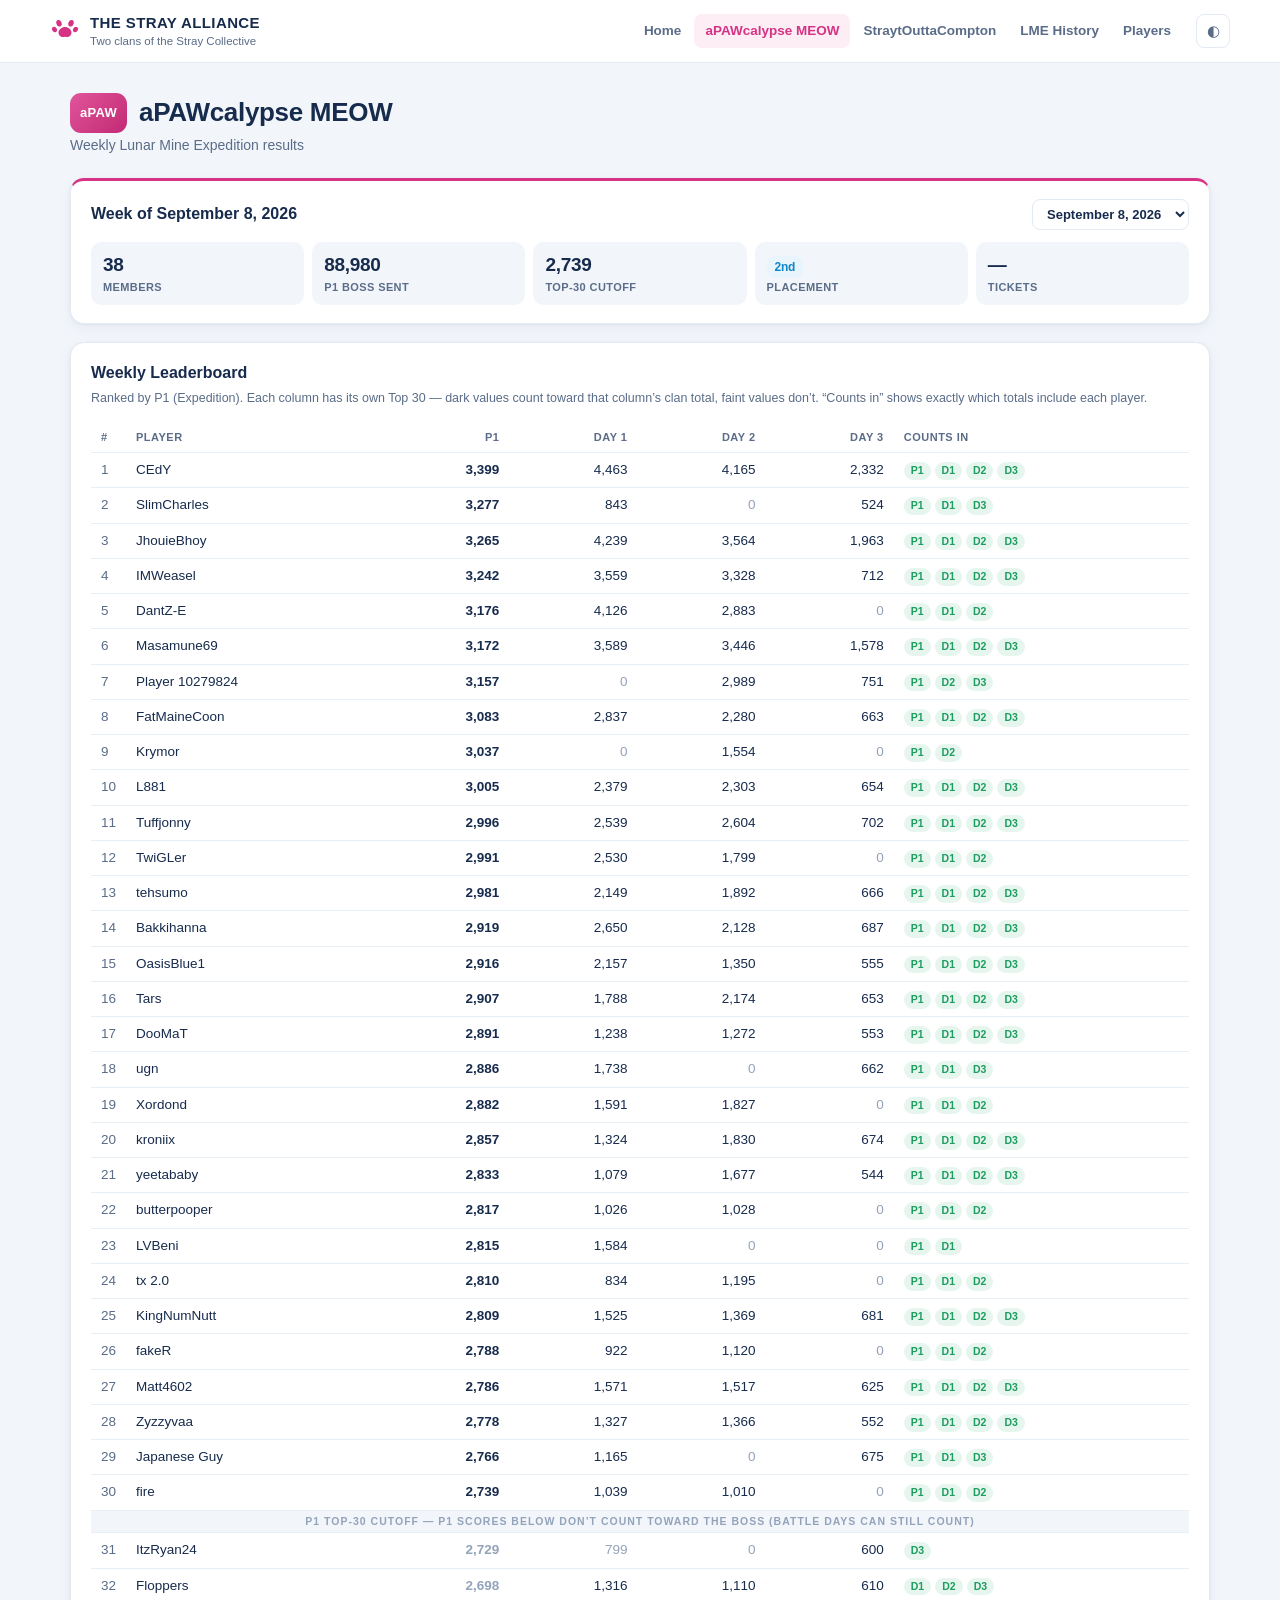
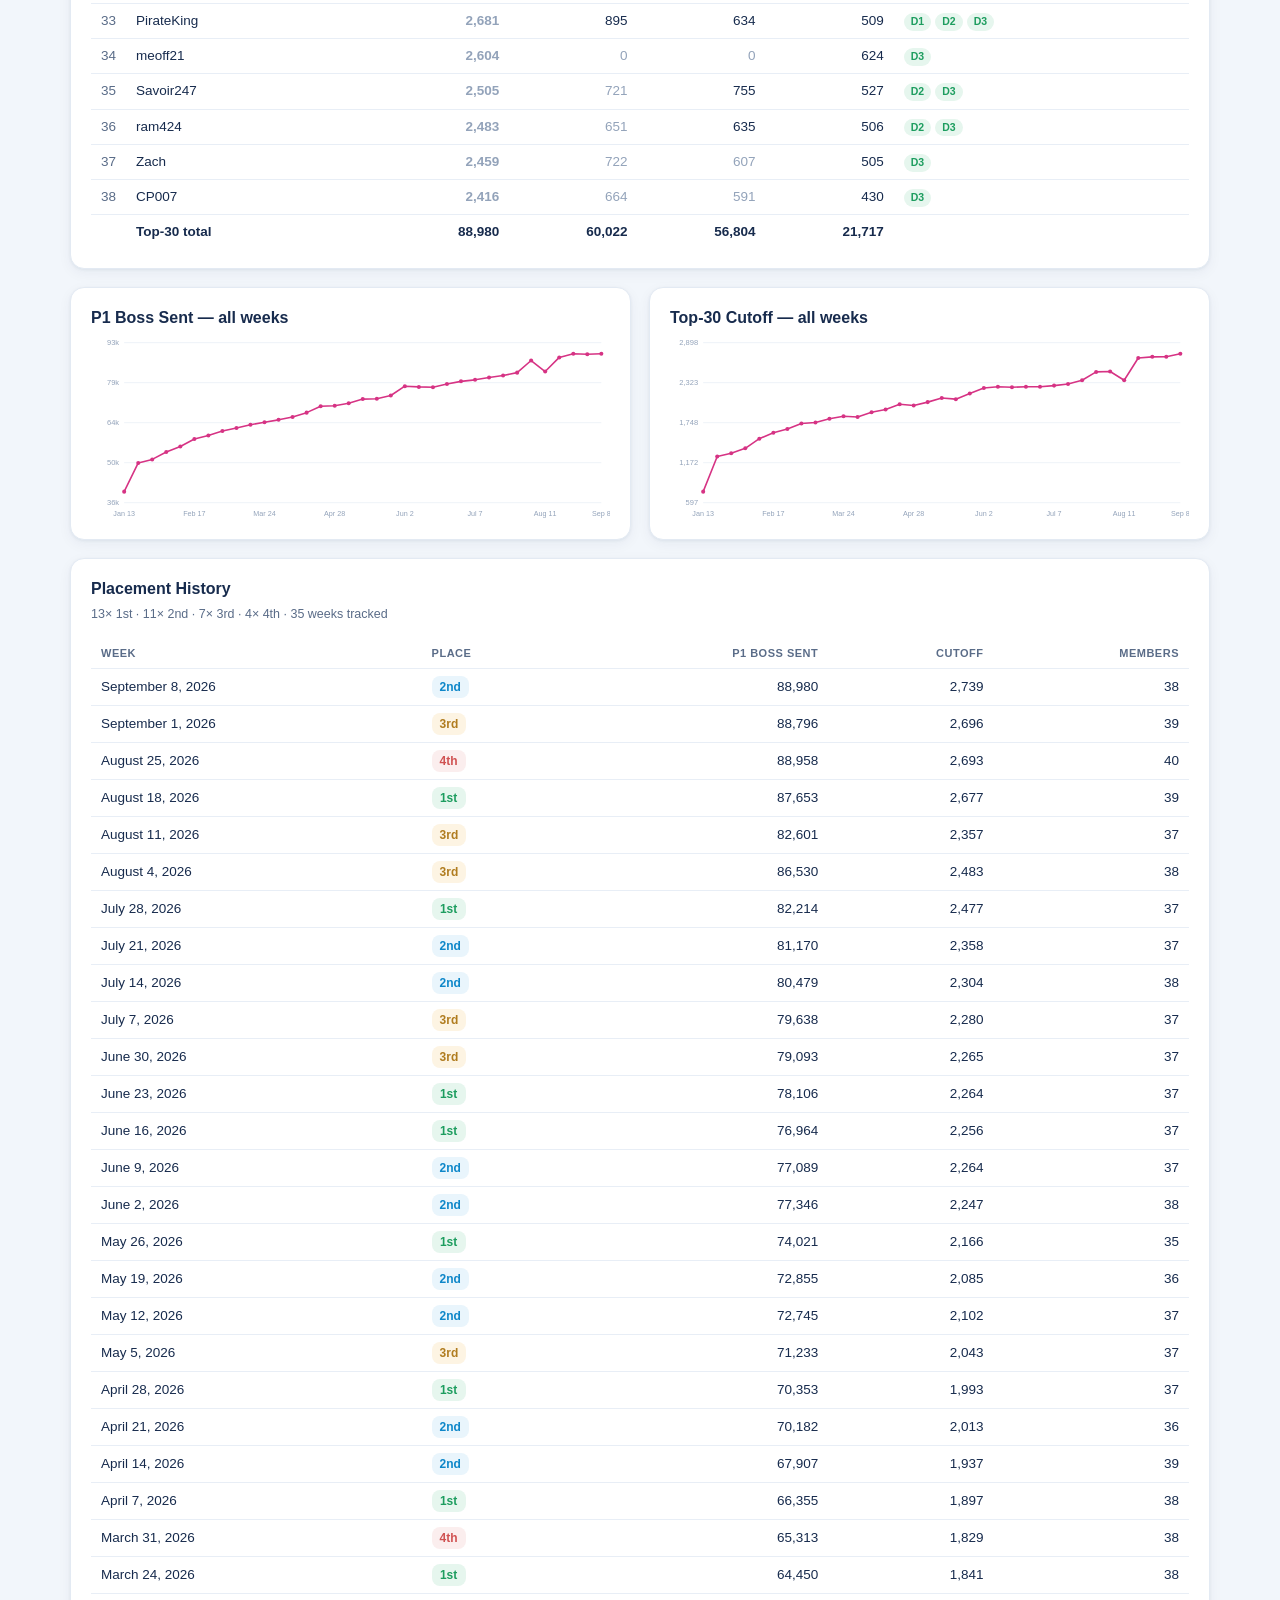
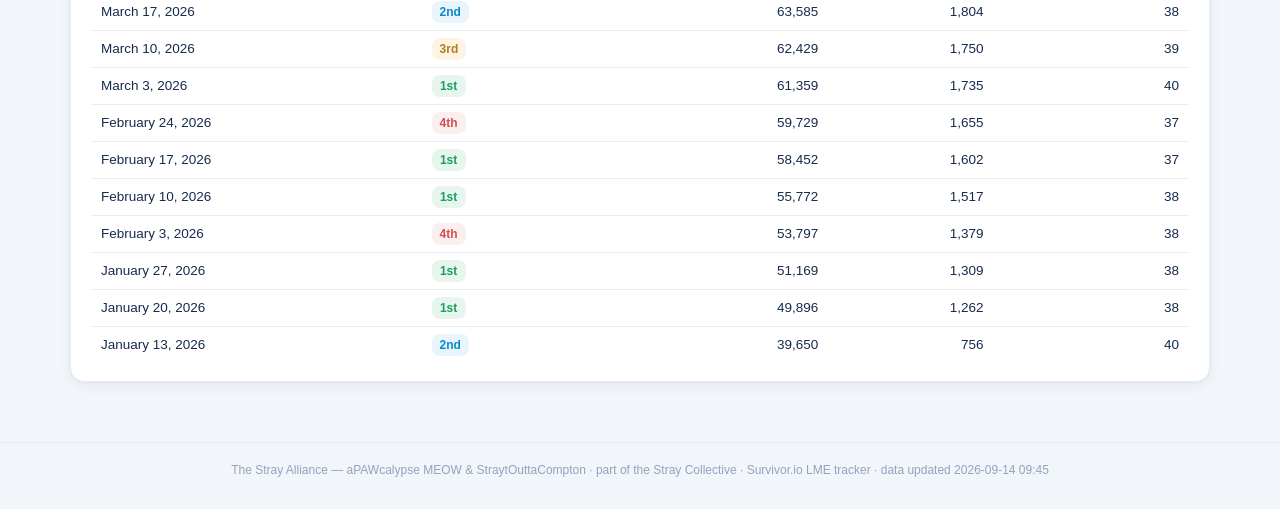
==== apaw.html @ baddfdcd "Initial release: Stray Alliance LME dashboard Static dashboard for aPAWcalypse MEOW and StraytOuttaC" ====
<!DOCTYPE html>
<html lang="en">
<head>
<meta charset="utf-8">
<meta name="viewport" content="width=device-width, initial-scale=1">
<title>aPAWcalypse MEOW — The Stray Alliance</title>
<link rel="stylesheet" href="assets/style.css">
</head>
<body>
<main><div class="wrap" id="app"></div></main>
<script src="data/data.js"></script>
<script src="data/manual.js"></script>
<script src="assets/app.js"></script>
<script>SA.initClan("apaw");</script>
</body>
</html>
---- assets/style.css ----
/* The Stray Alliance — shared styles */

:root {
  --bg: #f2f6fb;
  --card: #ffffff;
  --card-border: #e3eaf3;
  --text: #172b4d;
  --text-soft: #5a6c88;
  --text-faint: #93a3ba;
  --line: #e8eef6;
  --shadow: 0 1px 3px rgba(23, 43, 77, 0.06), 0 4px 14px rgba(23, 43, 77, 0.05);

  --apaw: #d63384;
  --apaw-soft: #fdeef6;
  --apaw-border: #f6cce2;
  --soc: #0e87c9;
  --soc-soft: #e9f5fc;
  --soc-border: #c5e4f5;

  --good: #1d9d5f;
  --good-soft: #e6f6ee;
  --bad: #d05252;
  --bad-soft: #fbeeee;
  --warn-soft: #fdf4e3;
  --accent: #3565c0;
}

[data-theme="dark"] {
  --bg: #10182a;
  --card: #1a2439;
  --card-border: #24314c;
  --text: #e8eef8;
  --text-soft: #9fb0c9;
  --text-faint: #64748f;
  --line: #24314c;
  --shadow: 0 1px 3px rgba(0, 0, 0, 0.3), 0 4px 14px rgba(0, 0, 0, 0.25);

  --apaw: #f06aad;
  --apaw-soft: #3a2033;
  --apaw-border: #56304a;
  --soc: #45b1e8;
  --soc-soft: #16304a;
  --soc-border: #274b6b;

  --good: #3dc383;
  --good-soft: #16331f;
  --bad: #e57373;
  --bad-soft: #3a2020;
  --warn-soft: #3a3220;
  --accent: #7aa2e8;
}

* { box-sizing: border-box; }

html { -webkit-text-size-adjust: 100%; }

body {
  margin: 0;
  background: var(--bg);
  color: var(--text);
  font-family: -apple-system, BlinkMacSystemFont, "Segoe UI", Roboto, "Helvetica Neue", Arial, sans-serif;
  font-size: 15px;
  line-height: 1.5;
}

a { color: var(--accent); text-decoration: none; }
a:hover { text-decoration: underline; }

/* player-name links: subtle in tables, obvious on hover */
a.plink { color: inherit; }
a.plink:hover { color: var(--accent); }

.wrap { max-width: 1180px; margin: 0 auto; padding: 0 20px; }

/* ---------- header / nav ---------- */

header.site {
  background: var(--card);
  border-bottom: 1px solid var(--card-border);
  position: sticky;
  top: 0;
  z-index: 20;
}

.site-bar {
  display: flex;
  align-items: center;
  gap: 14px;
  padding: 12px 0;
  flex-wrap: wrap;
}

.brand { display: flex; align-items: center; gap: 10px; margin-right: auto; }
.brand svg { flex: none; }
.brand .t1 { font-weight: 800; letter-spacing: 0.4px; font-size: 15px; }
.brand .t2 { font-size: 11.5px; color: var(--text-soft); margin-top: -2px; }

nav.main { display: flex; gap: 2px; flex-wrap: wrap; }
nav.main a {
  color: var(--text-soft);
  font-weight: 600;
  font-size: 13.5px;
  padding: 7px 11px;
  border-radius: 8px;
}
nav.main a:hover { color: var(--text); background: var(--bg); text-decoration: none; }
nav.main a.on { color: var(--text); background: var(--bg); }
nav.main a.on-apaw { color: var(--apaw); background: var(--apaw-soft); }
nav.main a.on-soc { color: var(--soc); background: var(--soc-soft); }

.theme-btn {
  border: 1px solid var(--card-border);
  background: var(--card);
  color: var(--text-soft);
  border-radius: 8px;
  width: 34px;
  height: 34px;
  cursor: pointer;
  font-size: 15px;
  line-height: 1;
}
.theme-btn:hover { color: var(--text); }

/* ---------- layout primitives ---------- */

main { padding: 26px 0 60px; }

.page-title { margin: 4px 0 2px; font-size: 26px; font-weight: 800; letter-spacing: -0.3px; }
.page-sub { color: var(--text-soft); margin: 0 0 22px; font-size: 14px; }

.grid { display: grid; gap: 18px; }
.grid > * { min-width: 0; }
.grid.cols-2 { grid-template-columns: 1fr 1fr; }
.grid.cols-3 { grid-template-columns: 1fr 1fr 1fr; }
@media (max-width: 900px) {
  .grid.cols-2, .grid.cols-3 { grid-template-columns: 1fr; }
}

.card {
  background: var(--card);
  border: 1px solid var(--card-border);
  border-radius: 14px;
  box-shadow: var(--shadow);
  padding: 18px 20px;
}

.card h2 {
  margin: 0 0 4px;
  font-size: 16px;
  font-weight: 750;
  display: flex;
  align-items: center;
  gap: 8px;
}
.card .sub { color: var(--text-soft); font-size: 12.5px; margin: 0 0 14px; }

.card.accent-apaw { border-top: 3px solid var(--apaw); }
.card.accent-soc { border-top: 3px solid var(--soc); }

/* clan monogram badge */
.badge {
  flex: none;
  min-width: 40px;
  height: 40px;
  padding: 0 10px;
  border-radius: 11px;
  display: inline-flex;
  align-items: center;
  justify-content: center;
  font-weight: 800;
  font-size: 13px;
  letter-spacing: 0.3px;
  color: #fff;
}
.badge.sm { min-width: 26px; height: 22px; padding: 0 7px; border-radius: 7px; font-size: 10px; }
.badge.apaw { background: linear-gradient(135deg, #e0559b, #c22a74); }
.badge.soc { background: linear-gradient(135deg, #3aa5dd, #0d6ba3); }

.pill {
  display: inline-block;
  padding: 2px 9px;
  border-radius: 99px;
  font-size: 11.5px;
  font-weight: 700;
}
.pill.apaw { color: var(--apaw); background: var(--apaw-soft); }
.pill.soc { color: var(--soc); background: var(--soc-soft); }
.pill.good { color: var(--good); background: var(--good-soft); }
.pill.bad { color: var(--bad); background: var(--bad-soft); }
.pill.faint { color: var(--text-soft); background: var(--bg); }

.chiprow { display: inline-flex; gap: 4px; }
.chiprow .pill { padding: 1px 7px; font-size: 10.5px; }

/* stat rows */
.stats { display: flex; gap: 8px; flex-wrap: wrap; margin-top: 12px; }
.stat {
  flex: 1 1 90px;
  background: var(--bg);
  border-radius: 10px;
  padding: 9px 12px;
  min-width: 90px;
}
.stat .v { font-size: 19px; font-weight: 800; letter-spacing: -0.3px; }
.stat .l { font-size: 11px; color: var(--text-soft); font-weight: 600; text-transform: uppercase; letter-spacing: 0.4px; }

/* ---------- tables ---------- */

.tbl-wrap { overflow-x: auto; }
table.tbl { width: 100%; border-collapse: collapse; font-size: 13.5px; }
.tbl th {
  text-align: left;
  font-size: 11px;
  text-transform: uppercase;
  letter-spacing: 0.5px;
  color: var(--text-soft);
  font-weight: 700;
  padding: 7px 10px;
  border-bottom: 1px solid var(--line);
  white-space: nowrap;
}
.tbl td { padding: 7px 10px; border-bottom: 1px solid var(--line); white-space: nowrap; }
.tbl tr:last-child td { border-bottom: none; }
.tbl td.num, .tbl th.num { text-align: right; font-variant-numeric: tabular-nums; }
.tbl tr.cut td { border-top: 2px dashed var(--text-faint); }
.tbl tr.dim td { color: var(--text-faint); }
.tbl tr.click { cursor: pointer; }
.tbl tr.click:hover td { background: var(--bg); }
.tbl .rank { color: var(--text-soft); font-variant-numeric: tabular-nums; width: 34px; }

.cut-label {
  text-align: center !important;
  font-size: 10.5px;
  font-weight: 800;
  letter-spacing: 1px;
  text-transform: uppercase;
  color: var(--text-faint);
  padding: 3px 10px !important;
  background: var(--bg);
}

/* placement chips */
.place { display: inline-block; min-width: 34px; text-align: center; padding: 2px 8px; border-radius: 8px; font-weight: 800; font-size: 12px; }
.place.p1 { background: var(--good-soft); color: var(--good); }
.place.p2 { background: var(--soc-soft); color: var(--soc); }
.place.p3 { background: var(--warn-soft); color: #b07c1f; }
.place.p4 { background: var(--bad-soft); color: var(--bad); }
.place.px { background: var(--bg); color: var(--text-soft); }

/* participation dots */
.dots { display: inline-flex; gap: 3px; }
.dot { width: 9px; height: 9px; border-radius: 50%; background: var(--good); }
.dot.miss { background: var(--bad); }
.dot.na { background: var(--line); }

/* ---------- charts ---------- */

.chart-box { width: 100%; }
.chart-box svg { display: block; width: 100%; height: auto; }
.legend { display: flex; gap: 16px; font-size: 12px; color: var(--text-soft); font-weight: 600; margin-bottom: 6px; flex-wrap: wrap; }
.legend .key { display: inline-flex; align-items: center; gap: 6px; }
.legend .swatch { width: 10px; height: 10px; border-radius: 3px; display: inline-block; }

/* ---------- misc ---------- */

.note { font-size: 12.5px; color: var(--text-soft); }
.spacer { height: 18px; }
.right { margin-left: auto; }

.tabs { display: inline-flex; background: var(--bg); border-radius: 10px; padding: 3px; gap: 2px; margin-bottom: 16px; }
.tabs button {
  border: 0;
  background: transparent;
  color: var(--text-soft);
  font-weight: 700;
  font-size: 13px;
  padding: 7px 14px;
  border-radius: 8px;
  cursor: pointer;
  font-family: inherit;
}
.tabs button.on { background: var(--card); color: var(--text); box-shadow: var(--shadow); }
.tabs button.on.apaw { color: var(--apaw); }
.tabs button.on.soc { color: var(--soc); }

select.week-pick {
  border: 1px solid var(--card-border);
  background: var(--card);
  color: var(--text);
  border-radius: 8px;
  padding: 6px 10px;
  font-family: inherit;
  font-size: 13px;
  font-weight: 600;
}

footer.site {
  border-top: 1px solid var(--card-border);
  color: var(--text-faint);
  font-size: 12px;
  padding: 18px 0 30px;
  text-align: center;
}

@media (max-width: 640px) {
  body { font-size: 14px; }
  .page-title { font-size: 21px; }
  .card { padding: 14px 14px; }
  .site-bar { padding: 10px 0; }
  nav.main { order: 3; width: 100%; overflow-x: auto; flex-wrap: nowrap; }
  nav.main a { white-space: nowrap; }
}
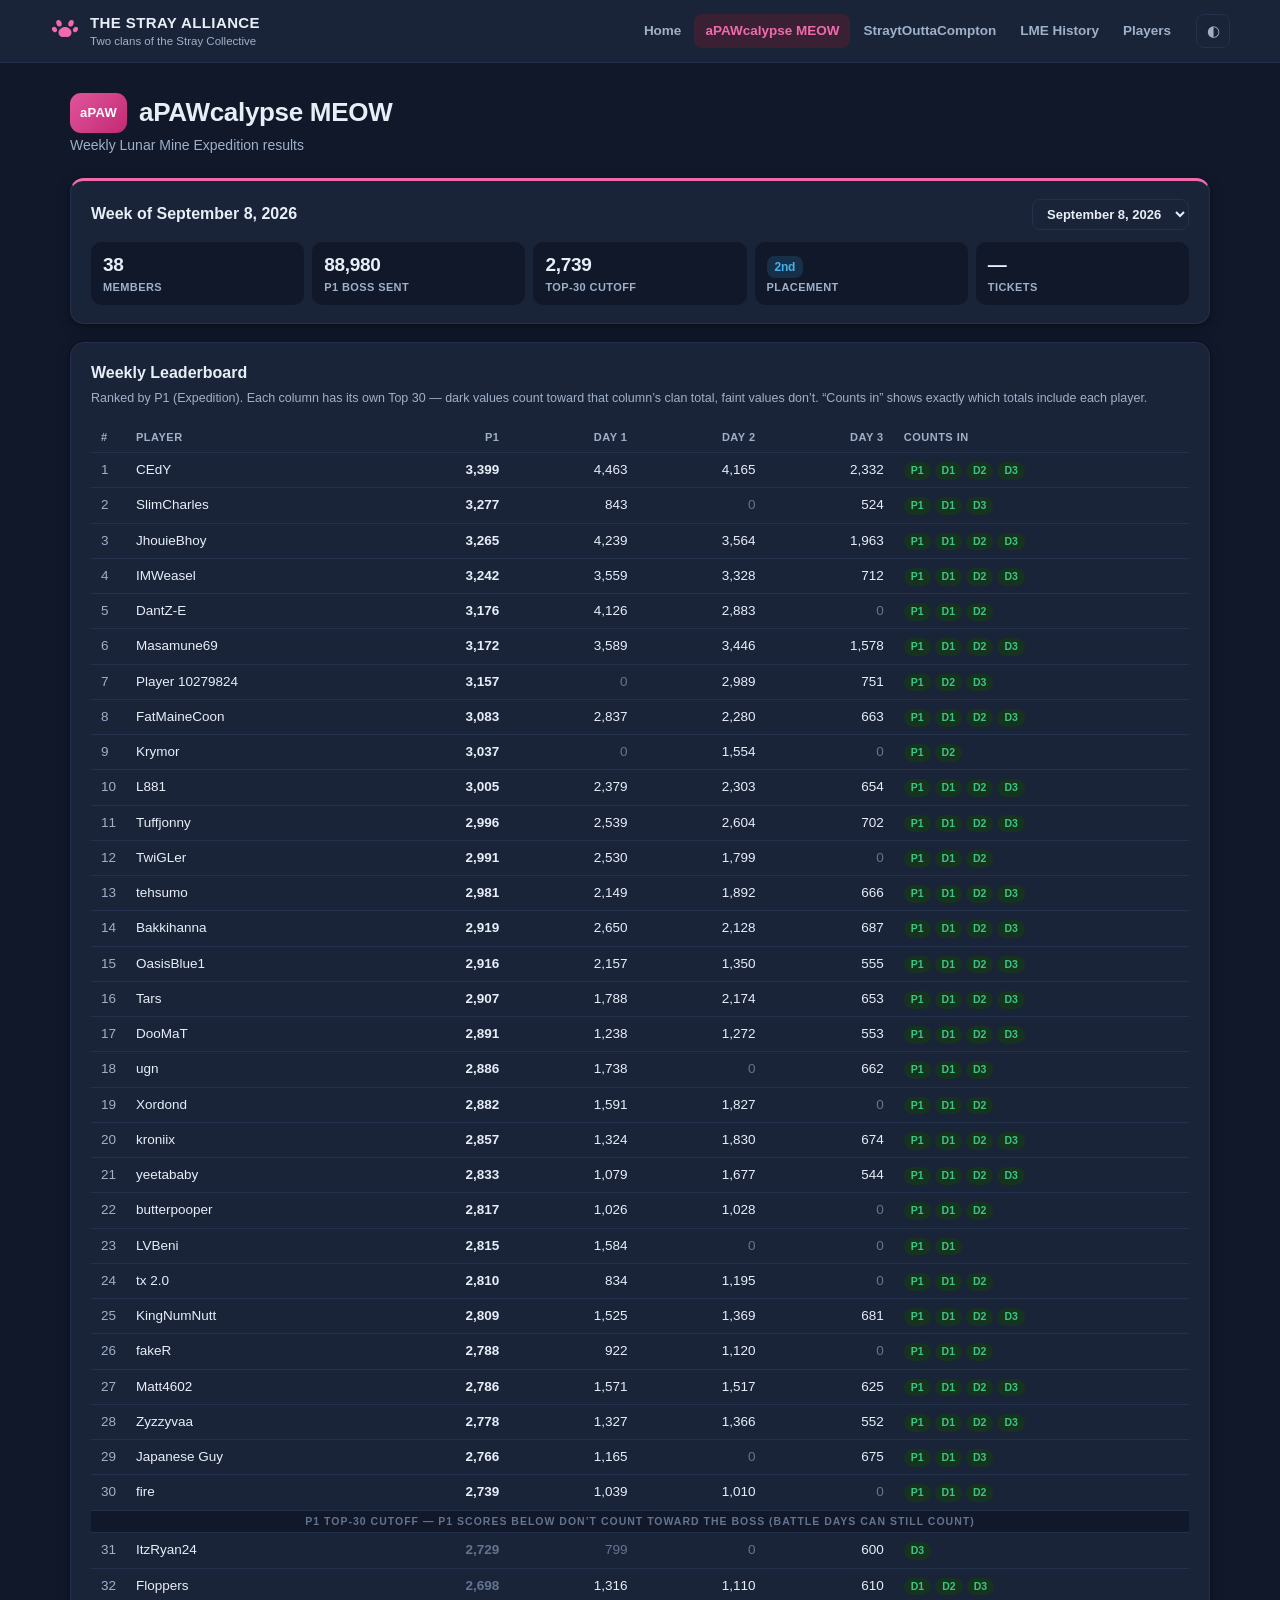
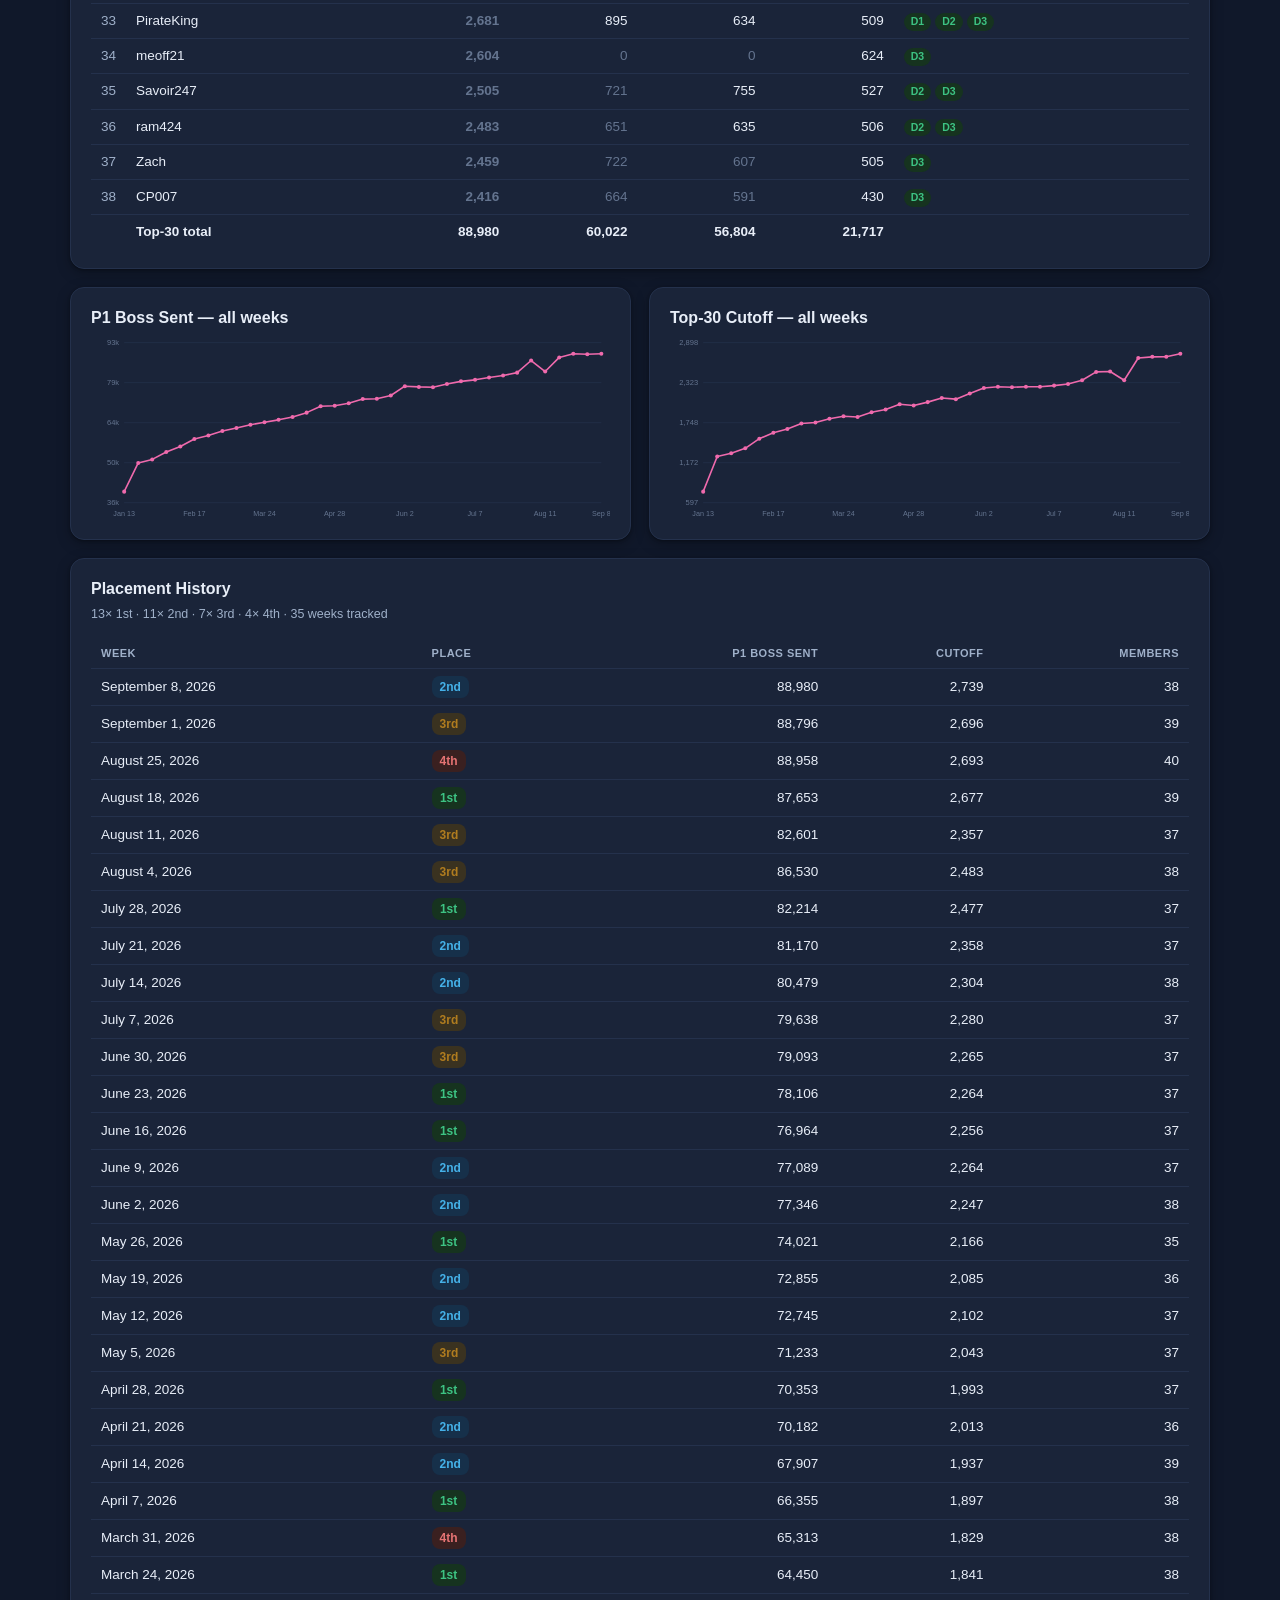
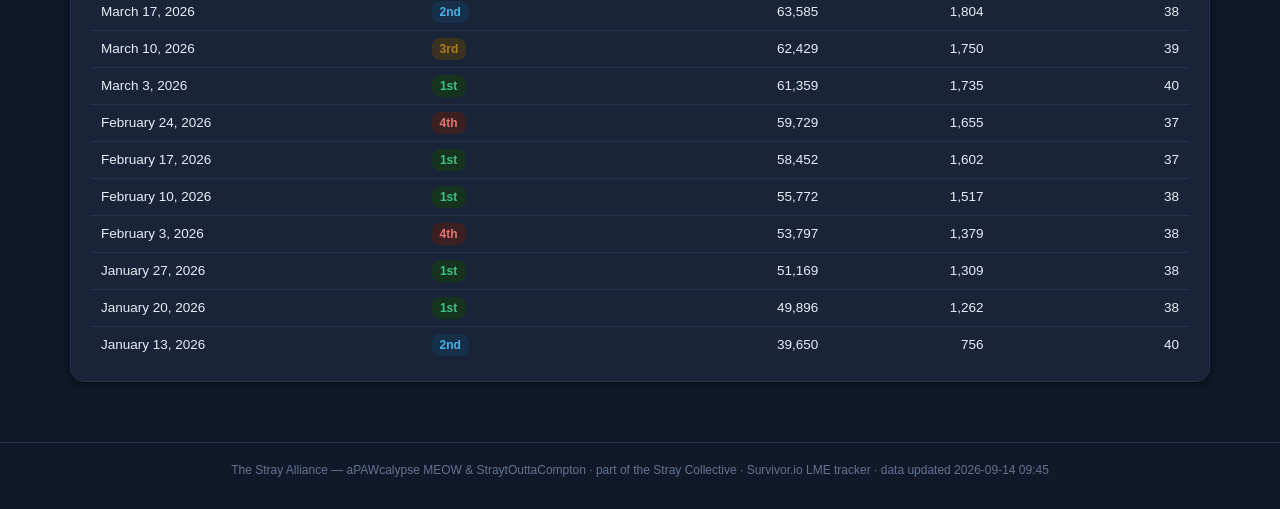
==== commit 13c58448: "Default to dark mode Dark theme is now the default; the toggle still switches to light and the choic" ====
--- a/apaw.html
+++ b/apaw.html
@@ -4,6 +4,7 @@
 <meta charset="utf-8">
 <meta name="viewport" content="width=device-width, initial-scale=1">
 <title>aPAWcalypse MEOW — The Stray Alliance</title>
+<script>document.documentElement.dataset.theme=new URLSearchParams(location.search).get("theme")||localStorage.getItem("sa-theme")||"dark";</script>
 <link rel="stylesheet" href="assets/style.css">
 </head>
 <body>
